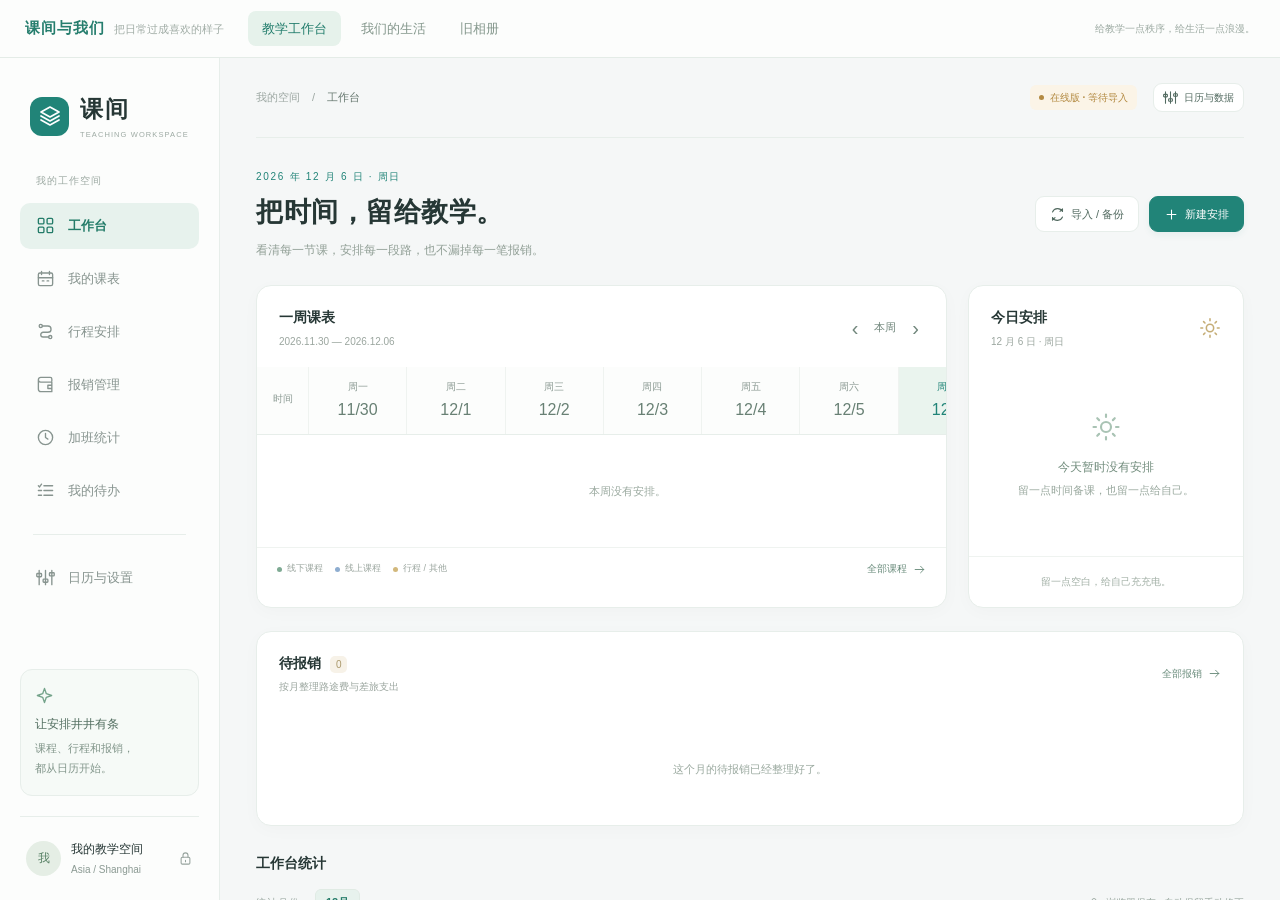
==== index.html @ d88f7889 "Add browser-local teaching workspace and couple memories hub; preserve legacy album" ====
<!doctype html><html lang="zh-CN"><head><meta charset="utf-8"><meta name="viewport" content="width=device-width,initial-scale=1"><meta name="theme-color" content="#218478"><title>课间与我们 · 我的日常空间</title><style>
*{box-sizing:border-box}body{margin:0;background:#f5f7f7;font:13px/1.5 -apple-system,BlinkMacSystemFont,"Segoe UI","Microsoft YaHei",sans-serif;color:#344c42}.portal-bar{height:58px;background:#fcfdfc;border-bottom:1px solid #e4ece7;display:flex;align-items:center;padding:0 25px;gap:24px}.portal-brand{font-size:15px;font-weight:600;letter-spacing:1px;color:#267e6e;white-space:nowrap}.portal-brand span{font-size:11px;color:#a1ada6;margin-left:9px;font-weight:400;letter-spacing:0}.tabs{display:flex;gap:6px}.tabs button{cursor:pointer;border:0;background:transparent;padding:8px 14px;border-radius:8px;color:#83968b;font:inherit}.tabs button.active{background:#e6f2eb;color:#227d6c}.portal-note{margin-left:auto;font-size:10px;color:#9caaa2}iframe{display:block;width:100%;height:calc(100dvh - 58px);border:0}button:focus-visible{outline:3px solid #a0cfc4;outline-offset:2px}@media(max-width:650px){.portal-bar{height:94px;padding:12px 16px;gap:8px;align-items:flex-start;flex-direction:column}.portal-brand span,.portal-note{display:none}.tabs{width:100%;justify-content:space-between}.tabs button{padding:7px 13px;font-size:12px}iframe{height:calc(100dvh - 94px)}}
</style></head><body><header class="portal-bar"><div class="portal-brand">课间与我们<span>把日常过成喜欢的样子</span></div><nav class="tabs" aria-label="切换页面"><button data-page="workbench" class="active">教学工作台</button><button data-page="together">我们的生活</button><button data-page="album">旧相册</button></nav><span class="portal-note">给教学一点秩序，给生活一点浪漫。</span></header><iframe id="page-frame" src="./workbench.html" title="教学工作台" allow="autoplay"></iframe><script>
const pages={workbench:['./workbench.html','教学工作台'],together:['./together.html','我们的生活'],album:['./album.html','樱花音乐相册']};
function openPage(name){if(!pages[name])name='workbench';document.querySelector('#page-frame').src=pages[name][0];document.querySelector('#page-frame').title=pages[name][1];document.querySelectorAll('[data-page]').forEach(b=>{b.classList.toggle('active',b.dataset.page===name);b.setAttribute('aria-current',b.dataset.page===name?'page':'false');});history.replaceState(null,'','#'+name);}
document.querySelector('.tabs').addEventListener('click',e=>{const b=e.target.closest('[data-page]');if(b)openPage(b.dataset.page);});window.addEventListener('hashchange',()=>openPage(location.hash.slice(1)));if(location.hash)openPage(location.hash.slice(1));
</script></body></html>
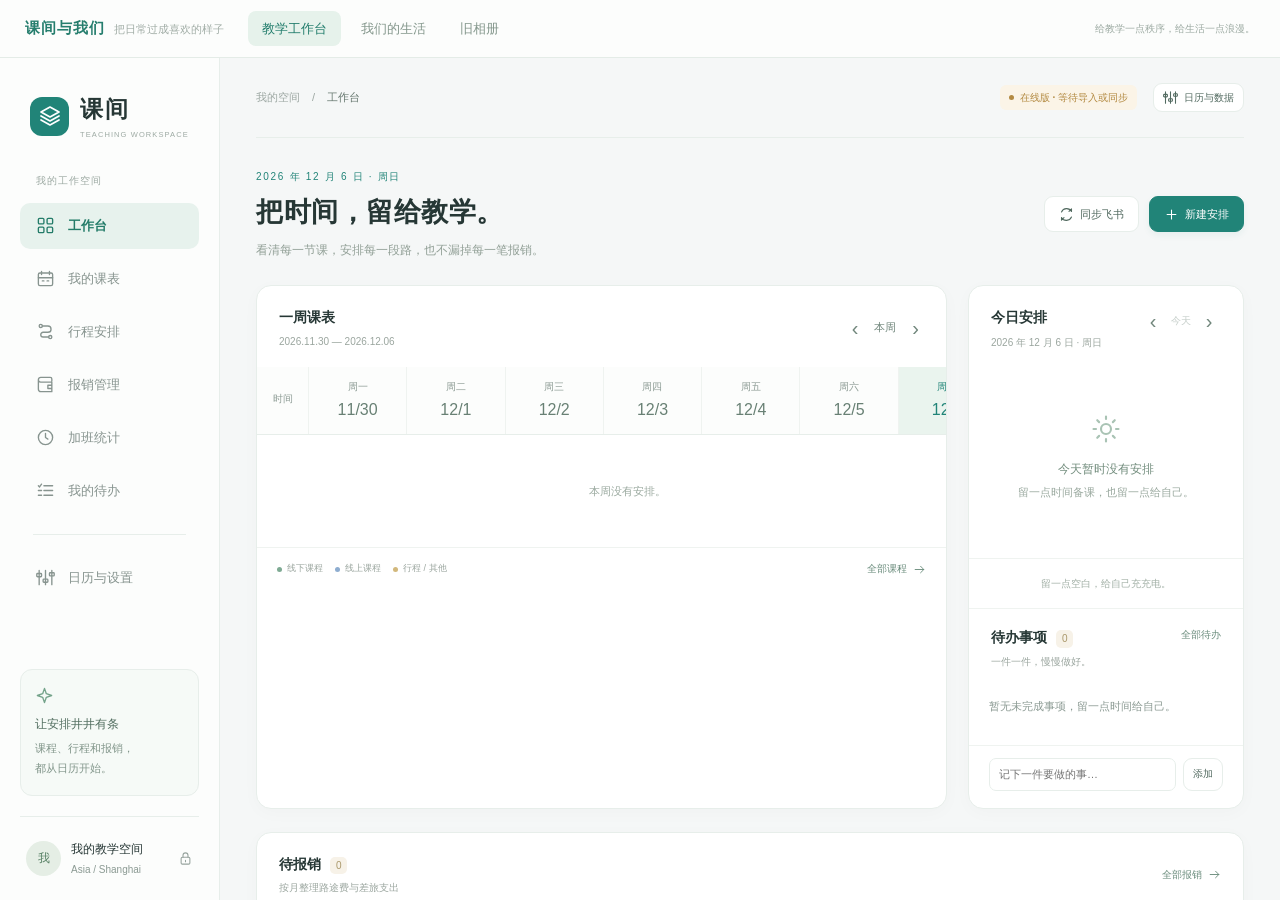
==== commit b5737e28: "Load a fresh iframe document on each homepage visit to avoid stale workbench UI" ====
--- a/index.html
+++ b/index.html
@@ -1,7 +1,9 @@
 <!doctype html><html lang="zh-CN"><head><meta charset="utf-8"><meta name="viewport" content="width=device-width,initial-scale=1"><meta name="theme-color" content="#218478"><title>课间与我们 · 我的日常空间</title><style>
 *{box-sizing:border-box}body{margin:0;background:#f5f7f7;font:13px/1.5 -apple-system,BlinkMacSystemFont,"Segoe UI","Microsoft YaHei",sans-serif;color:#344c42}.portal-bar{height:58px;background:#fcfdfc;border-bottom:1px solid #e4ece7;display:flex;align-items:center;padding:0 25px;gap:24px}.portal-brand{font-size:15px;font-weight:600;letter-spacing:1px;color:#267e6e;white-space:nowrap}.portal-brand span{font-size:11px;color:#a1ada6;margin-left:9px;font-weight:400;letter-spacing:0}.tabs{display:flex;gap:6px}.tabs button{cursor:pointer;border:0;background:transparent;padding:8px 14px;border-radius:8px;color:#83968b;font:inherit}.tabs button.active{background:#e6f2eb;color:#227d6c}.portal-note{margin-left:auto;font-size:10px;color:#9caaa2}iframe{display:block;width:100%;height:calc(100dvh - 58px);border:0}button:focus-visible{outline:3px solid #a0cfc4;outline-offset:2px}@media(max-width:650px){.portal-bar{height:94px;padding:12px 16px;gap:8px;align-items:flex-start;flex-direction:column}.portal-brand span,.portal-note{display:none}.tabs{width:100%;justify-content:space-between}.tabs button{padding:7px 13px;font-size:12px}iframe{height:calc(100dvh - 94px)}}
-</style></head><body><header class="portal-bar"><div class="portal-brand">课间与我们<span>把日常过成喜欢的样子</span></div><nav class="tabs" aria-label="切换页面"><button data-page="workbench" class="active">教学工作台</button><button data-page="together">我们的生活</button><button data-page="album">旧相册</button></nav><span class="portal-note">给教学一点秩序，给生活一点浪漫。</span></header><iframe id="page-frame" src="./workbench.html" title="教学工作台" allow="autoplay"></iframe><script>
+</style></head><body><header class="portal-bar"><div class="portal-brand">课间与我们<span>把日常过成喜欢的样子</span></div><nav class="tabs" aria-label="切换页面"><button data-page="workbench" class="active">教学工作台</button><button data-page="together">我们的生活</button><button data-page="album">旧相册</button></nav><span class="portal-note">给教学一点秩序，给生活一点浪漫。</span></header><iframe id="page-frame" title="教学工作台" allow="autoplay"></iframe><script>
 const pages={workbench:['./workbench.html','教学工作台'],together:['./together.html','我们的生活'],album:['./album.html','樱花音乐相册']};
-function openPage(name){if(!pages[name])name='workbench';document.querySelector('#page-frame').src=pages[name][0];document.querySelector('#page-frame').title=pages[name][1];document.querySelectorAll('[data-page]').forEach(b=>{b.classList.toggle('active',b.dataset.page===name);b.setAttribute('aria-current',b.dataset.page===name?'page':'false');});history.replaceState(null,'','#'+name);}
-document.querySelector('.tabs').addEventListener('click',e=>{const b=e.target.closest('[data-page]');if(b)openPage(b.dataset.page);});window.addEventListener('hashchange',()=>openPage(location.hash.slice(1)));if(location.hash)openPage(location.hash.slice(1));
+// A fresh HTML address on each visit prevents an old cached iframe surviving a homepage reload.
+const pageVersion=Date.now().toString(36);
+function openPage(name){if(!pages[name])name='workbench';const url=new URL(pages[name][0],location.href);url.searchParams.set('v',pageVersion);document.querySelector('#page-frame').src=url.href;document.querySelector('#page-frame').title=pages[name][1];document.querySelectorAll('[data-page]').forEach(b=>{b.classList.toggle('active',b.dataset.page===name);b.setAttribute('aria-current',b.dataset.page===name?'page':'false');});history.replaceState(null,'','#'+name);}
+document.querySelector('.tabs').addEventListener('click',e=>{const b=e.target.closest('[data-page]');if(b)openPage(b.dataset.page);});window.addEventListener('hashchange',()=>openPage(location.hash.slice(1)));openPage(location.hash.slice(1));
 </script></body></html>
